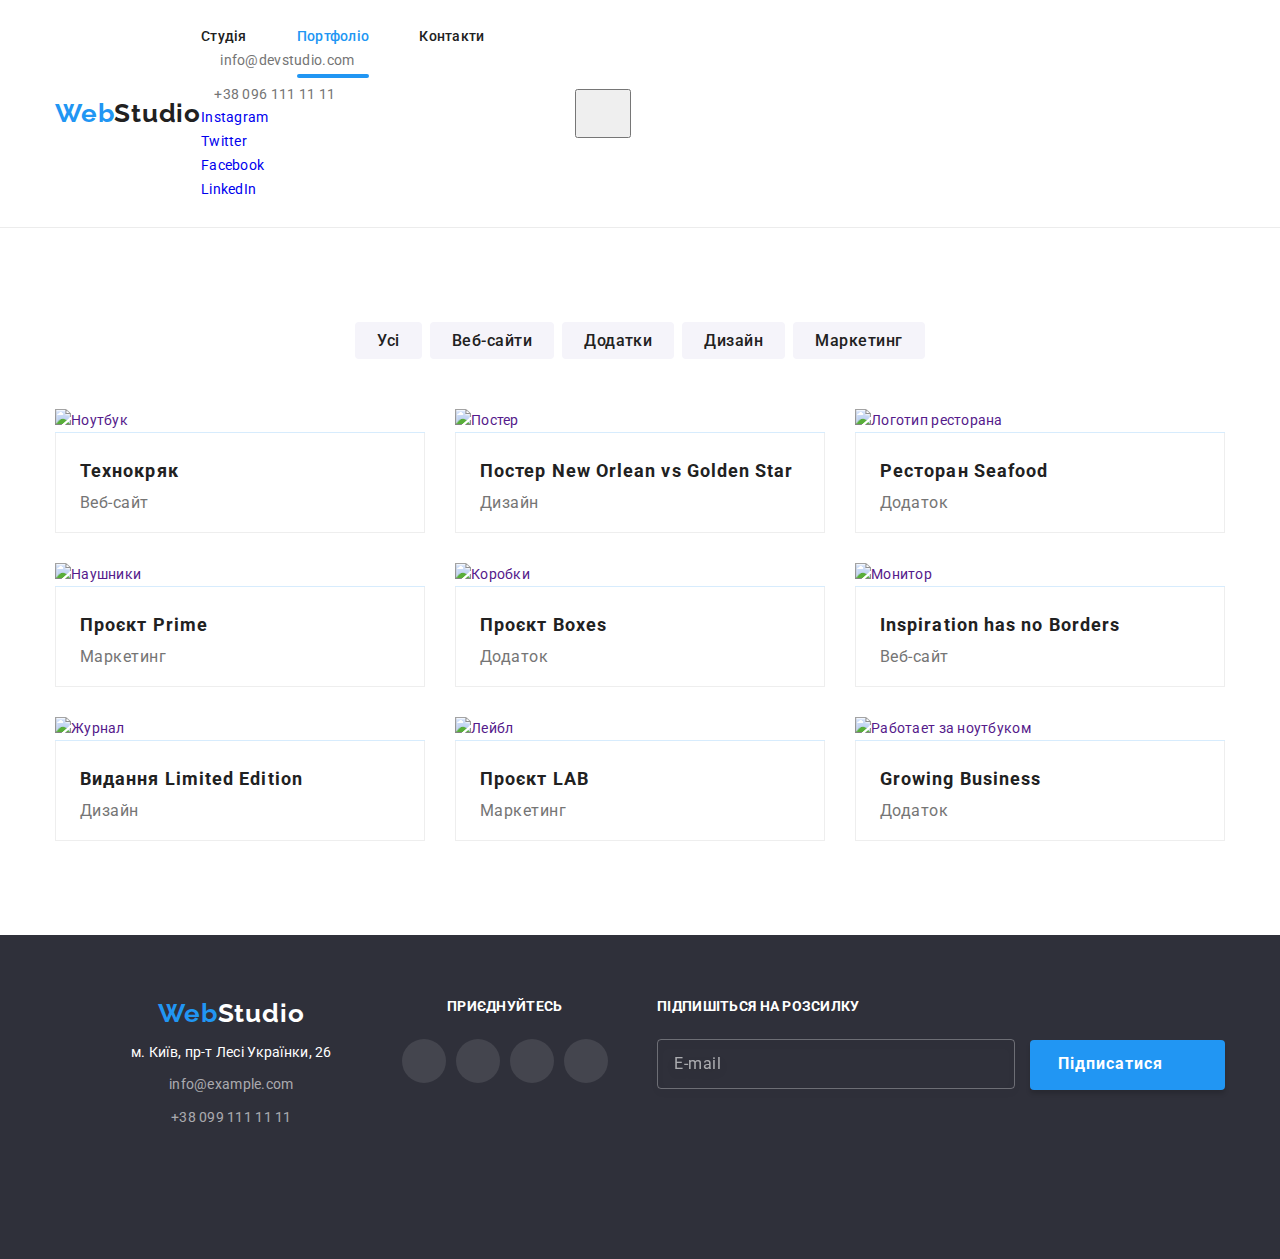
==== portfolio.html @ 5d32f2f4 "portfolio completed" ====
<!DOCTYPE html>
<html lang="uk">
  <head>
    <meta charset="UTF-8" />
    <meta http-equiv="X-UA-Compatible" content="IE=edge" />
    <meta name="viewport" content="width=device-width, initial-scale=1.0" />
    <title>Портфоліо</title>
    <link rel="preconnect" href="https://fonts.googleapis.com" />
    <link rel="preconnect" href="https://fonts.gstatic.com" crossorigin />
    <link
      href="https://fonts.googleapis.com/css2?family=Raleway:wght@700&family=Roboto:wght@400;500;700;900&display=swap"
      rel="stylesheet"
    />
    <link rel="stylesheet" href="./css/portfolio.min.css">
  </head>
  <body>
    <!-- header -->
    <header class="header">
      <div class="container container--flex">
        <a href="./index.html" lang="en" class="logo"> <span class="logo--blue">Web</span>Studio</a>
        
        <div class="mobile-dropdown js-menu-container" id="mobile-dropdown">
          <nav class="header__nav">
            <ul class="pages">
              <li class="pages__list">
                <a href="index.html" class="header__link ">Студія</a>
              </li>
              <li class="pages__list">
                <a href="./portfolio.html" class="header__link current">Портфоліо</a>
              </li>
              <li class="pages__list">
                <a href="" class="header__link">Контакти</a>
              </li>
            </ul>
          </nav>
          <ul class="contacts">
            <li class="contacts__list">
              <a href="mailto:info@devstudio.com" class="header__link--contacts">
                <svg class="contacts__icon--mail">
                  <use href="./images/SVGs/icons.svg#icon-mail"></use>
                </svg>
                info@devstudio.com</a
              >
            </li>
            <li class="contacts__list">
              <a href="tel:+380961111111" class="header__link--contacts">
                <svg class="contacts__icon--phone">
                  <use href="./images/SVGs/icons.svg#icon-phone"></use>
                </svg>
                +38 096 111 11 11</a
              >
            </li>
          </ul>
          <ul class="basic-socials">
            <li class="basic-socials__item"><a href="#" class="basic-socials__link" rel="noopener noreferrer">Instagram</a></li>
            <li class="basic-socials__item"><a href="#" class="basic-socials__link" rel="noopener noreferrer">Twitter</a></li>
            <li class="basic-socials__item"><a href="#" class="basic-socials__link" rel="noopener noreferrer">Facebook</a></li>
            <li class="basic-socials__item"><a href="#" class="basic-socials__link" rel="noopener noreferrer">LinkedIn</a></li>
          </ul>
        </div>
        <button type="button" class="button--dropdown-menu js-open-menu" aria-label="Перемикач мобільного меню" aria-expanded="false" aria-controls="mobile-dropdown">
          <svg width="40px" height="40px">
            <use class="icon-menu" href="./images/SVGs/icons.svg#icon-menu"></use>
            <use class="icon-close" href="./images/SVGs/icons.svg#icon-close"></use>
          </svg>
        </button>
      </div>
    </header>
    <!-- main -->
    <main>
      <!-- Filter -->
      <section class="section">
        <div class="container">
        <h1 class="visually-hidden">Фільтр Портфоліо</h1>
        <ul class="portfolio">
          <li class="portfolio__list"><button type="button" class="button--portfolio">Усі</button></li>
          <li class="portfolio__list">
            <button type="button" class="button--portfolio">Веб-сайти</button>
          </li>
          <li class="portfolio__list">
            <button type="button" class="button--portfolio">Додатки</button>
          </li>
          <li class="portfolio__list">
            <button type="button" class="button--portfolio">Дизайн</button>
          </li>
          <li class="portfolio__list">
            <button type="button" class="button--portfolio">Маркетинг</button>
          </li>
        </ul>
        
          <!-- Examples  -->  
        <ul class="examples-list">
          <li class="examples-list__item">
            
            <a href="" class="examples-list__link"
              > 
              <div class="thumb"><img
                srcset="./images/Examples/Technocrack.jpg 1x, ./images/Examples/Techno-740@2x.jpg 2x"
                src="./images/Examples/Technocrack.jpg"
                alt="Ноутбук"
                width="370"
              />
              <p class="thumb__hover-text">Ресурс пропонує комплексні пропозиції з різним рівнем функціоналу та сервісів. Все це дозволить відвідувачу отримати вичерпні відомості про компанію чи приватну особу.</p>
              </div>
              <div class="thumb__wrap ">
                <h2 class="thumb__title">Технокряк</h2>
              <p class="thumb__description">Веб-сайт</p>
            </div>
            </a>
          
          </li>
          <li class="examples-list__item">
            <a href="" class="examples-list__link"
              ><div class="thumb"><img
                srcset="./images/Examples/Poster.jpg 1x, ./images/Examples/Poster-740@2x.jpg 2x"

                src="./images/Examples/Poster.jpg"
                alt="Постер"
                width="370"
              />
              <p class="thumb__hover-text">Ресурс пропонує комплексні пропозиції з різним рівнем функціоналу та сервісів. Все це дозволить відвідувачу отримати вичерпні відомості про компанію чи приватну особу.</p>
              </div>
              <div class="thumb__wrap"><h2 lang="en" class="thumb__title">
                Постер New Orlean vs Golden Star
              </h2>
              <p class="thumb__description">Дизайн</p></div></a
            >
          </li>
          <li class="examples-list__item">
            <a href="" class="examples-list__link"
              ><div class="thumb"><img
                srcset="./images/Examples/Seafood.jpg 1x, ./images/Examples/Seafood-740@2x.jpg 2x"

                src="./images/Examples/Seafood.jpg"
                alt="Логотип ресторанa"
                width="370"
              />
              <p class="thumb__hover-text">Ресурс пропонує комплексні пропозиції з різним рівнем функціоналу та сервісів. Все це дозволить відвідувачу отримати вичерпні відомості про компанію чи приватну особу.</p>
              </div><div class="thumb__wrap"><h2 class="thumb__title">Ресторан Seafood</h2>
              <p class="thumb__description">Додаток</p></div></a>
          </li>
          <li class="examples-list__item">
            <a href="" class="examples-list__link"
              ><div class="thumb"><img
                srcset="./images/Examples/Prime.jpg 1x, ./images/Examples/Prime-740@2x.jpg 2x"

                src="./images/Examples/Prime.jpg"
                alt="Наушники"
                width="370"
              />
              <p class="thumb__hover-text">Ресурс пропонує комплексні пропозиції з різним рівнем функціоналу та сервісів. Все це дозволить відвідувачу отримати вичерпні відомості про компанію чи приватну особу.</p>
              </div><div class="thumb__wrap"><h2 class="thumb__title">Проєкт Prime</h2>
              <p class="thumb__description">Маркетинг</p></div></a>
          </li>
          <li class="examples-list__item">
            <a href="" class="examples-list__link"
              ><div class="thumb"><img
                srcset="./images/Examples/Boxes.jpg 1x, ./images/Examples/Boxes-740@2x.jpg 2x"

                src="./images/Examples/Boxes.jpg"
                alt="Коробки"
                width="370"
              />
              <p class="thumb__hover-text">Ресурс пропонує комплексні пропозиції з різним рівнем функціоналу та сервісів. Все це дозволить відвідувачу отримати вичерпні відомості про компанію чи приватну особу.</p>
              </div><div class="thumb__wrap"><h2 class="thumb__title">Проєкт Boxes</h2>
              <p class="thumb__description">Додаток</p>
            </div></a>
          </li>
          <li class="examples-list__item">
            <a href="" class="examples-list__link"
              ><div class="thumb"><img
                srcset="./images/Examples/Inspiration.jpg 1x, ./images/Examples/Inspiration-740@2x.jpg 2x"

                src="./images/Examples/Inspiration.jpg"
                alt="Монитор"
                width="370"
              />
              <p class="thumb__hover-text">Ресурс пропонує комплексні пропозиції з різним рівнем функціоналу та сервісів. Все це дозволить відвідувачу отримати вичерпні відомості про компанію чи приватну особу.</p>
              </div><div class="thumb__wrap"><h2 lang="en" class="thumb__title">
                Inspiration has no Borders
              </h2>
              <p class="thumb__description">Веб-сайт</p></div></a>
          </li>
          <li class="examples-list__item">
            <a href="" class="examples-list__link"
              ><div class="thumb"><img
                srcset="./images/Examples/Limited.jpg 1x, ./images/Examples/Limited-740@2x.jpg 2x"

                src="./images/Examples/Limited.jpg"
                alt="Журнал"
                width="370"
              />
              <p class="thumb__hover-text">Ресурс пропонує комплексні пропозиції з різним рівнем функціоналу та сервісів. Все це дозволить відвідувачу отримати вичерпні відомості про компанію чи приватну особу.</p>
              </div><div class="thumb__wrap"><h2 class="thumb__title">Видання Limited Edition</h2>
              <p class="thumb__description">Дизайн</p>
            </div></a>
          </li>
          <li class="examples-list__item">
            <a href="" class="examples-list__link"
              ><div class="thumb"><img 
                srcset="./images/Examples/Lab.jpg 1x, ./images/Examples/Lab-740@2x.jpg 2x"
                src="./images/Examples/Lab.jpg" alt="Лейбл" width="370" />
              <p class="thumb__hover-text">Ресурс пропонує комплексні пропозиції з різним рівнем функціоналу та сервісів. Все це дозволить відвідувачу отримати вичерпні відомості про компанію чи приватну особу.</p>
              </div><div class="thumb__wrap"><h2 class="thumb__title">Проєкт LAB</h2>
              <p class="thumb__description">Маркетинг</p></div></a>
          </li>
          <li class="examples-list__item">
            <a href="" class="examples-list__link"
              ><div class="thumb"><img
                srcset="./images/Examples/Business.jpg 1x, ./images/Examples/Business-740@2x.jpg 2x"

                src="./images/Examples/Business.jpg"
                alt="Работает за ноутбуком"
                width="370"
              />
              <p class="thumb__hover-text">Ресурс пропонує комплексні пропозиції з різним рівнем функціоналу та сервісів. Все це дозволить відвідувачу отримати вичерпні відомості про компанію чи приватну особу.</p>
              </div><div class="thumb__wrap"><h2 lang="en" class="thumb__title">Growing Business</h2>
              <p class="thumb__description">Додаток</p>
            </div></a>
          </li>
        </ul>
        </div>
      </section>
    </main>
    <!-- footer -->
    <footer class="footer">
      <div class="container container--flex">
        <div class="footer__contacts">
      <a href="./index.html" lang="en" class="logo footer__link">
        <span class="logo--blue">Web</span>Studio</a>
      <address>
        <ul class="footer__list">
          <li class="footer__item">
            <a href="https://goo.gl/maps/aZ6BwW6bXq4KwpSX9" class="footer__link">м. Київ, пр-т Лесі Українки, 26</a>
          </li>
          <li class="footer__item">
            <a href="mailto:info@example.com" class="footer--rgba"
              >info@example.com</a
            >
          </li>
          <li class="footer__item">
            <a href="tel:+380991111111" class="footer--rgba"
              >+38 099 111 11 11</a
            >
          </li>
        </ul>
      </address>
      </div>
      <div class="footer__socials">
      <p class="footer__text">Приєднуйтесь</p>
      <ul class="socials-collection">
            <li class="socials-collection__item">
              <a href="" class="socials-collection__link">
                <svg class="socials-collection__icon">
                  <use href="./images/SVGs/icons.svg#icon-instagram"></use>
                </svg>
              </a>
            </li>
            <li class="socials-collection__item">
              <a href="" class="socials-collection__link">
                <svg class="socials-collection__icon">
                  <use href="./images/SVGs/icons.svg#icon-twitter"></use>
                </svg>
              </a>
            </li>
            <li class="socials-collection__item">
              <a href="" class="socials-collection__link">
                <svg class="socials-collection__icon">
                  <use href="./images/SVGs/icons.svg#icon-facebook"></use>
                </svg>
              </a>
            </li>
            <li class="socials-collection__item">
              <a href="" class="socials-collection__link">
                <svg class="socials-collection__icon">
                  <use href="./images/SVGs/icons.svg#icon-linkedin"></use>
                </svg>
              </a>
            </li>
          </ul>
          </div>
           <div class="subscribe">
        <p class="footer__text">Підпишіться на розсилку</p>
        <input type="email" name="footer-input" placeholder="E-mail" class="subscribe__input">
        <button type="button" class="button--subscribe">Підписатися
          <svg class="subscribe__icon">
          <use href="./images/SVGs/icons.svg#icon-telegram-footer"></use>
        </svg></button>
      </div>
      </div>

    </footer>

    <script src="./js/mobile-menu.js"></script>
  </body>
</html>
---- css/portfolio.min.css ----
/*! modern-normalize v1.1.0 | MIT License | https://github.com/sindresorhus/modern-normalize */*,::before,::after{box-sizing:border-box}html{-moz-tab-size:4;tab-size:4}html{line-height:1.15;-webkit-text-size-adjust:100%}body{margin:0}body{font-family:system-ui,-apple-system,"Segoe UI",Roboto,Helvetica,Arial,sans-serif,"Apple Color Emoji","Segoe UI Emoji"}hr{height:0;color:inherit}abbr[title]{text-decoration:underline dotted}b,strong{font-weight:bolder}code,kbd,samp,pre{font-family:ui-monospace,SFMono-Regular,Consolas,"Liberation Mono",Menlo,monospace;font-size:1em}small{font-size:80%}sub,sup{font-size:75%;line-height:0;position:relative;vertical-align:baseline}sub{bottom:-0.25em}sup{top:-0.5em}table{text-indent:0;border-color:inherit}button,input,optgroup,select,textarea{font-family:inherit;font-size:100%;line-height:1.15;margin:0}button,select{text-transform:none}button,[type=button],[type=reset],[type=submit]{-webkit-appearance:button}::-moz-focus-inner{border-style:none;padding:0}:-moz-focusring{outline:1px dotted ButtonText}:-moz-ui-invalid{box-shadow:none}legend{padding:0}progress{vertical-align:baseline}::-webkit-inner-spin-button,::-webkit-outer-spin-button{height:auto}[type=search]{-webkit-appearance:textfield;outline-offset:-2px}::-webkit-search-decoration{-webkit-appearance:none}::-webkit-file-upload-button{-webkit-appearance:button;font:inherit}summary{display:list-item}body{color:var(--main-text-color);font-family:"Roboto",sans-serif;font-size:14px;line-height:1.7;letter-spacing:.02em}ul{list-style-type:none;padding:0;margin:0}h1,h2,h3,h4,p{margin:0}a{text-decoration:none;font-style:normal;cursor:pointer}img{display:block;max-width:100%;height:auto}button{cursor:pointer}.container{padding:0 15px;margin:0 auto}@media screen and (min-width: 768px){.container{width:768px}.container--flex{display:flex;flex-wrap:wrap;align-items:center}}@media screen and (min-width: 1200px){.container{width:1200px}}.section{padding:60px 0}@media screen and (min-width: 1200px){.section{padding-top:94px;padding-bottom:94px}}.section--no-padding{padding-top:0}.section--grey-background{background:#f5f4fa}:root{--h-text-color: #212121;--main-text-color: #757575;--footer-text-color: #ffffff;--accent-text-color: #2196f3;--accent-rgba-color: rgba(33, 150, 243, 0.9);--main-button-focus: #188CE8;--icons-color: #afb1b8;--transition: 250ms cubic-bezier(0.4, 0, 0.2, 1)}.visually-hidden{position:absolute;width:1px;height:1px;margin:-1px;border:0;padding:0;white-space:nowrap;clip-path:inset(100%);clip:rect(0 0 0 0);overflow:hidden}.contacts__icon--phone,.contacts__icon--mail{fill:currentColor;font-weight:500}.logo{font-family:"Raleway",sans-serif;font-weight:700;font-size:24px;line-height:1.17;color:var(--h-text-color);letter-spacing:.03em}.logo--blue{color:var(--accent-text-color)}@media screen and (min-width: 1200px){.logo{font-size:26px;line-height:1.4}}.socials-collection{display:flex;gap:10px;justify-content:center}.socials-collection__icon{fill:currentColor;height:20px;width:20px}.socials-collection__link{background-color:rgba(0,0,0,0);color:var(--icons-color);border-radius:50%;padding:12px;display:flex;align-items:center;transition:color var(--transition),background-color var(--transition)}.socials-collection__link:hover,.socials-collection__link:focus{color:var(--footer-text-color);background-color:var(--accent-text-color)}.button{font-weight:700;font-size:16px;line-height:1.88;letter-spacing:.06em;color:var(--footer-text-color);background-color:var(--accent-text-color);border:none;padding:10px 24px;border-radius:4px;box-shadow:0px 4px 4px rgba(0,0,0,.15);transition:background-color var(--transition)}@media screen and (min-width: 1200px){.button{padding-right:32px;padding-left:32px}}.button--center{margin-left:auto;margin-right:auto;display:block}.button:hover,.button:focus{background-color:var(--main-button-focus)}.button--portfolio{font-weight:500;font-size:16px;letter-spacing:.03em;line-height:1.6;color:var(--h-text-color);background-color:#f5f4fa;border:none;padding:6px 22px;border-radius:4px;transition:color var(--transition),background-color var(--transition),box-shadow var(--transition)}.button--portfolio:hover,.button--portfolio:focus{background-color:var(--accent-text-color);color:var(--footer-text-color);box-shadow:0px 3px 1px rgba(0,0,0,.1),0px 1px 2px rgba(0,0,0,.08),0px 2px 2px rgba(0,0,0,.12)}.button--subscribe{font-size:16px;font-weight:700;letter-spacing:.06em;color:var(--footer-text-color);background-color:var(--accent-text-color);box-shadow:0px 4px 4px rgba(0,0,0,.15);border-radius:4px;border:none;display:inline-flex;align-items:center;padding:13px 28px;transition:background-color var(--transition),color var(--transition)}@media screen and (max-width: 1199px){.button--subscribe{padding:10px 28px 10px 31px}}.button--subscribe:hover,.button--subscribe:focus{background-color:var(--footer-text-color);color:var(--accent-text-color)}@media screen and (max-width: 1199px){.subscribe{display:flex;flex-direction:column;align-items:center;margin-left:auto;margin-right:auto;width:100%}}@media screen and (min-width: 1200px){.subscribe{align-self:start}}.subscribe__input{height:50px;width:100%;max-width:450px;border:1px solid rgba(255,255,255,.3);background-color:rgba(0,0,0,0);filter:drop-shadow(0px 4px 4px rgba(0, 0, 0, 0.15));border-radius:4px;padding:15px 16px;font-size:16px;line-height:1.25;letter-spacing:.03em;color:var(--footer-text-color);transition:border-color var(--transition)}@media screen and (max-width: 1199px){.subscribe__input{margin-bottom:20px}}@media screen and (min-width: 1200px){.subscribe__input{width:358px;margin-right:12px}}.subscribe__input::placeholder{font-size:16px;line-height:1.25;letter-spacing:.03em;color:rgba(255,255,255,.6)}.subscribe__input:hover,.subscribe__input:focus{border-color:var(--accent-text-color)}.subscribe__icon{width:24px;height:24px;margin-left:10px;fill:currentColor}.portfolio{display:flex;justify-content:center;margin-bottom:50px}.portfolio__list:not(:last-child){margin-right:8px}.thumb{max-width:370px;position:relative;overflow:hidden}.thumb::before{content:"";width:100%;height:100%;background-color:var(--accent-rgba-color);position:absolute;top:0;left:0;transform:translateY(100%);transition:transform var(--transition)}.thumb__hover-text{position:absolute;top:0;left:0;width:100%;padding:63px 24px;font-size:18px;line-height:1.55;letter-spacing:.03em;color:var(--footer-text-color);transform:translateY(100%);transition:transform var(--transition)}.examples-list__link:hover .thumb__hover-text,.examples-list__link:focus .thumb__hover-text{transform:translateY(0)}.thumb__wrap{padding:20px 24px;border:1px solid #eee;border-top:0}.thumb__title{font-weight:700;font-size:18px;line-height:2;letter-spacing:.06em;color:var(--h-text-color);margin-bottom:4px}.thumb__description{font-size:16px;letter-spacing:.03em;line-height:1.9;line-height:1.2;letter-spacing:.03em;color:var(--main-text-color)}.header{color:var(--h-text-color);padding-top:16px;padding-bottom:16px;border-bottom:1px solid #ececec}@media screen and (min-width: 768px){.header{padding:10px 0}}@media screen and (min-width: 1200px){.header{padding:25px}}.pages{display:flex;align-items:center;gap:50px;margin-right:90px}.header__link{position:relative;line-height:1.1;color:var(--h-text-color);font-weight:500;letter-spacing:.02em;align-items:center;transition:color var(--transition)}.header__link:hover,.header__link:focus{color:var(--accent-text-color)}.header__link--contacts{color:var(--main-text-color);letter-spacing:.02em}.header__link--contacts:hover,.header__link--contacts:focus{color:var(--accent-text-color)}@media screen and (min-width: 768px){.header__link--contacts{font-size:12px;line-height:1.17}}@media screen and (min-width: 1200px){.header__link--contacts{font-size:14px;line-height:1.14}}.current{color:var(--accent-text-color)}.current::after{content:"";width:100%;height:4px;background-color:var(--accent-text-color);position:absolute;bottom:-34px;left:0;border-radius:2px}.contacts{align-self:flex-end}@media screen and (min-width: 768px){.contacts__list:not(:last-child){margin-bottom:10px}}@media screen and (min-width: 1200px){.contacts__list:not(:last-child){margin-right:30px}}@media screen and (min-width: 768px){.contacts__icon--mail{width:14px;height:10px}}@media screen and (min-width: 1200px){.contacts__icon--mail{width:16px;height:12px}}@media screen and (min-width: 768px){.contacts__icon--phone{width:10px;height:14px}}@media screen and (min-width: 1200px){.contacts__icon--phone{width:10px;height:16px}}.footer{background-color:#2f303a;box-sizing:content-box;padding:60px 0}@media screen and (max-width: 767px){.footer__contacts{text-align:center;margin-bottom:60px}}@media screen and (min-width: 768px){.footer__contacts{text-align:center;margin-left:76px;margin-right:165px;margin-bottom:60px}}@media screen and (min-width: 1200px){.footer__contacts{margin-right:70px}}.footer__link{color:var(--footer-text-color);margin-right:0;display:block;margin-bottom:9px}.footer__item{margin-bottom:9px}.footer--rgba{color:rgba(255,255,255,.6)}.footer__text{text-transform:uppercase;color:var(--footer-text-color);font-weight:700;margin-bottom:20px}.footer__socials{text-align:center}@media screen and (max-width: 767px){.footer__socials{margin-bottom:60px}}@media screen and (min-width: 768px){.footer__socials{align-self:start}}@media screen and (min-width: 1200px){.footer__socials{margin-right:auto}}.footer__socials .socials-collection__link{background-color:rgba(255,255,255,.1)}.footer__socials .socials-collection__link:hover,.footer__socials .socials-collection__link:focus{background-color:var(--accent-text-color)}.footer__socials .socials-collection__icon{fill:var(--footer-text-color)}.examples{width:1210px;margin:0px auto}.examples-list{display:flex;flex-wrap:wrap}.examples-list__item{margin-right:30px;margin-bottom:30px;background:#fff}.examples-list__item:nth-child(3n+3){margin-right:0px}.examples-list__item:nth-last-child(-n+3){margin-bottom:0}.examples-list__link{display:block;transition:box-shadow var(--transition)}.examples-list__link:hover,.examples-list__link:focus{box-shadow:0px 1px 1px rgba(0,0,0,.12),0px 4px 4px rgba(0,0,0,.06),1px 4px 6px rgba(0,0,0,.16)}.examples-list__link:hover .thumb::before,.examples-list__link:focus .thumb::before{transform:translateY(0)}/*# sourceMappingURL=portfolio.min.css.map */
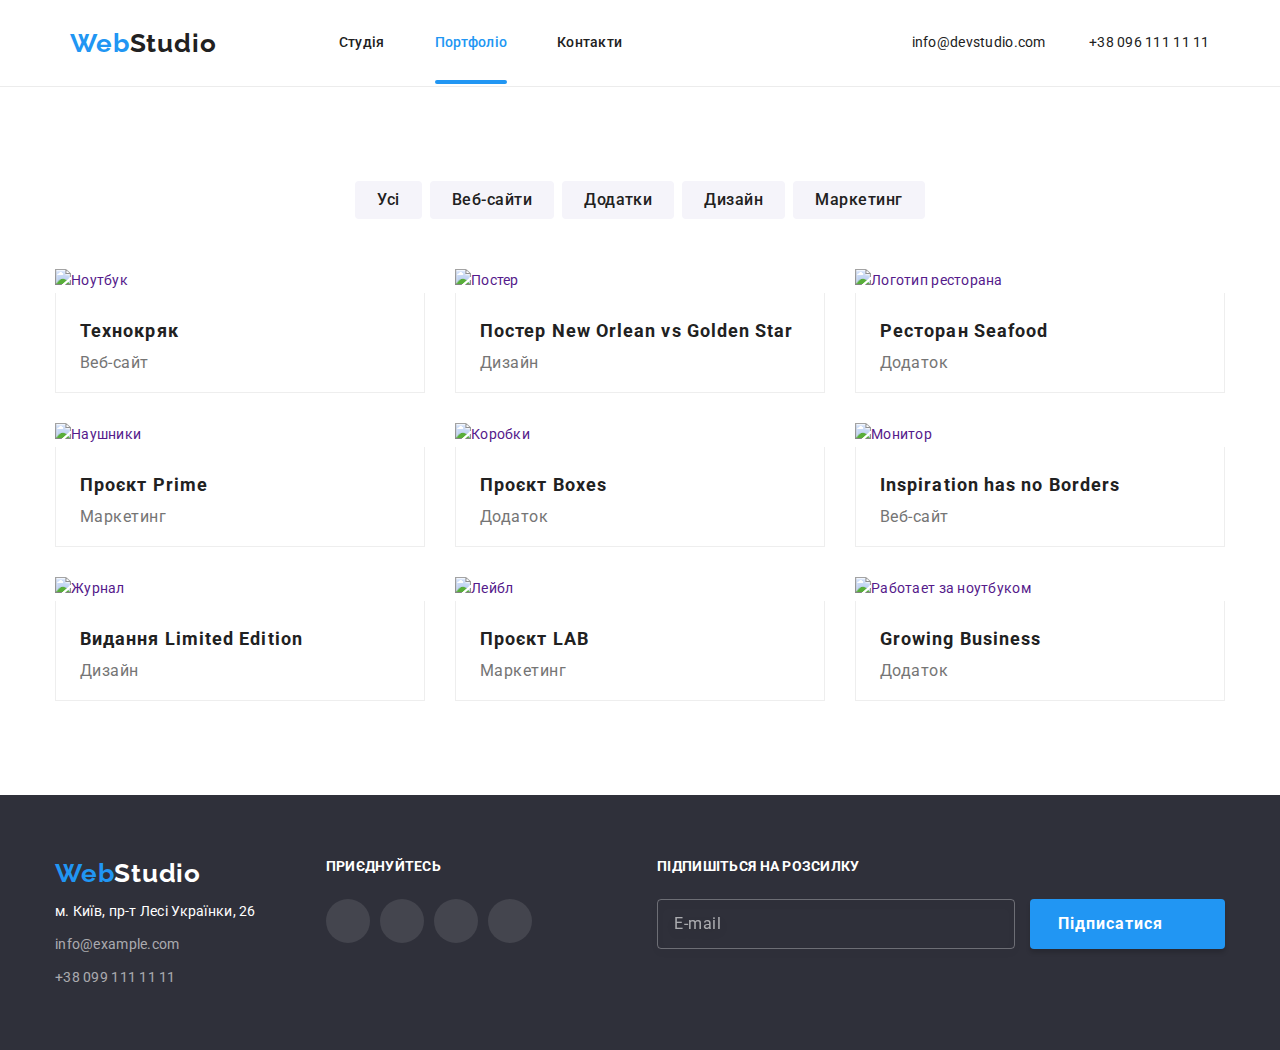
==== commit b631f755: "minor fixes" ====
--- a/portfolio.html
+++ b/portfolio.html
@@ -94,7 +94,7 @@
             
             <a href="" class="examples-list__link"
               > 
-              <div class="thumb"><img
+              <div class="thumb"><img class="thumb__img"
                 srcset="./images/Examples/Technocrack.jpg 1x, ./images/Examples/Techno-740@2x.jpg 2x"
                 src="./images/Examples/Technocrack.jpg"
                 alt="Ноутбук"
--- a/css/portfolio.min.css
+++ b/css/portfolio.min.css
@@ -1 +1 @@
-/*! modern-normalize v1.1.0 | MIT License | https://github.com/sindresorhus/modern-normalize */*,::before,::after{box-sizing:border-box}html{-moz-tab-size:4;tab-size:4}html{line-height:1.15;-webkit-text-size-adjust:100%}body{margin:0}body{font-family:system-ui,-apple-system,"Segoe UI",Roboto,Helvetica,Arial,sans-serif,"Apple Color Emoji","Segoe UI Emoji"}hr{height:0;color:inherit}abbr[title]{text-decoration:underline dotted}b,strong{font-weight:bolder}code,kbd,samp,pre{font-family:ui-monospace,SFMono-Regular,Consolas,"Liberation Mono",Menlo,monospace;font-size:1em}small{font-size:80%}sub,sup{font-size:75%;line-height:0;position:relative;vertical-align:baseline}sub{bottom:-0.25em}sup{top:-0.5em}table{text-indent:0;border-color:inherit}button,input,optgroup,select,textarea{font-family:inherit;font-size:100%;line-height:1.15;margin:0}button,select{text-transform:none}button,[type=button],[type=reset],[type=submit]{-webkit-appearance:button}::-moz-focus-inner{border-style:none;padding:0}:-moz-focusring{outline:1px dotted ButtonText}:-moz-ui-invalid{box-shadow:none}legend{padding:0}progress{vertical-align:baseline}::-webkit-inner-spin-button,::-webkit-outer-spin-button{height:auto}[type=search]{-webkit-appearance:textfield;outline-offset:-2px}::-webkit-search-decoration{-webkit-appearance:none}::-webkit-file-upload-button{-webkit-appearance:button;font:inherit}summary{display:list-item}body{color:var(--main-text-color);font-family:"Roboto",sans-serif;font-size:14px;line-height:1.7;letter-spacing:.02em}ul{list-style-type:none;padding:0;margin:0}h1,h2,h3,h4,p{margin:0}a{text-decoration:none;font-style:normal;cursor:pointer}img{display:block;max-width:100%;height:auto}button{cursor:pointer}.container{padding:0 15px;margin:0 auto}@media screen and (min-width: 768px){.container{width:768px}.container--flex{display:flex;flex-wrap:wrap;align-items:center}}@media screen and (min-width: 1200px){.container{width:1200px}}.section{padding:60px 0}@media screen and (min-width: 1200px){.section{padding-top:94px;padding-bottom:94px}}.section--no-padding{padding-top:0}.section--grey-background{background:#f5f4fa}:root{--h-text-color: #212121;--main-text-color: #757575;--footer-text-color: #ffffff;--accent-text-color: #2196f3;--accent-rgba-color: rgba(33, 150, 243, 0.9);--main-button-focus: #188CE8;--icons-color: #afb1b8;--transition: 250ms cubic-bezier(0.4, 0, 0.2, 1)}.visually-hidden{position:absolute;width:1px;height:1px;margin:-1px;border:0;padding:0;white-space:nowrap;clip-path:inset(100%);clip:rect(0 0 0 0);overflow:hidden}.contacts__icon--phone,.contacts__icon--mail{fill:currentColor;font-weight:500}.logo{font-family:"Raleway",sans-serif;font-weight:700;font-size:24px;line-height:1.17;color:var(--h-text-color);letter-spacing:.03em}.logo--blue{color:var(--accent-text-color)}@media screen and (min-width: 1200px){.logo{font-size:26px;line-height:1.4}}.socials-collection{display:flex;gap:10px;justify-content:center}.socials-collection__icon{fill:currentColor;height:20px;width:20px}.socials-collection__link{background-color:rgba(0,0,0,0);color:var(--icons-color);border-radius:50%;padding:12px;display:flex;align-items:center;transition:color var(--transition),background-color var(--transition)}.socials-collection__link:hover,.socials-collection__link:focus{color:var(--footer-text-color);background-color:var(--accent-text-color)}.button{font-weight:700;font-size:16px;line-height:1.88;letter-spacing:.06em;color:var(--footer-text-color);background-color:var(--accent-text-color);border:none;padding:10px 24px;border-radius:4px;box-shadow:0px 4px 4px rgba(0,0,0,.15);transition:background-color var(--transition)}@media screen and (min-width: 1200px){.button{padding-right:32px;padding-left:32px}}.button--center{margin-left:auto;margin-right:auto;display:block}.button:hover,.button:focus{background-color:var(--main-button-focus)}.button--portfolio{font-weight:500;font-size:16px;letter-spacing:.03em;line-height:1.6;color:var(--h-text-color);background-color:#f5f4fa;border:none;padding:6px 22px;border-radius:4px;transition:color var(--transition),background-color var(--transition),box-shadow var(--transition)}.button--portfolio:hover,.button--portfolio:focus{background-color:var(--accent-text-color);color:var(--footer-text-color);box-shadow:0px 3px 1px rgba(0,0,0,.1),0px 1px 2px rgba(0,0,0,.08),0px 2px 2px rgba(0,0,0,.12)}.button--subscribe{font-size:16px;font-weight:700;letter-spacing:.06em;color:var(--footer-text-color);background-color:var(--accent-text-color);box-shadow:0px 4px 4px rgba(0,0,0,.15);border-radius:4px;border:none;display:inline-flex;align-items:center;padding:13px 28px;transition:background-color var(--transition),color var(--transition)}@media screen and (max-width: 1199px){.button--subscribe{padding:10px 28px 10px 31px}}.button--subscribe:hover,.button--subscribe:focus{background-color:var(--footer-text-color);color:var(--accent-text-color)}@media screen and (max-width: 1199px){.subscribe{display:flex;flex-direction:column;align-items:center;margin-left:auto;margin-right:auto;width:100%}}@media screen and (min-width: 1200px){.subscribe{align-self:start}}.subscribe__input{height:50px;width:100%;max-width:450px;border:1px solid rgba(255,255,255,.3);background-color:rgba(0,0,0,0);filter:drop-shadow(0px 4px 4px rgba(0, 0, 0, 0.15));border-radius:4px;padding:15px 16px;font-size:16px;line-height:1.25;letter-spacing:.03em;color:var(--footer-text-color);transition:border-color var(--transition)}@media screen and (max-width: 1199px){.subscribe__input{margin-bottom:20px}}@media screen and (min-width: 1200px){.subscribe__input{width:358px;margin-right:12px}}.subscribe__input::placeholder{font-size:16px;line-height:1.25;letter-spacing:.03em;color:rgba(255,255,255,.6)}.subscribe__input:hover,.subscribe__input:focus{border-color:var(--accent-text-color)}.subscribe__icon{width:24px;height:24px;margin-left:10px;fill:currentColor}.portfolio{display:flex;justify-content:center;margin-bottom:50px}.portfolio__list:not(:last-child){margin-right:8px}.thumb{max-width:370px;position:relative;overflow:hidden}.thumb::before{content:"";width:100%;height:100%;background-color:var(--accent-rgba-color);position:absolute;top:0;left:0;transform:translateY(100%);transition:transform var(--transition)}.thumb__hover-text{position:absolute;top:0;left:0;width:100%;padding:63px 24px;font-size:18px;line-height:1.55;letter-spacing:.03em;color:var(--footer-text-color);transform:translateY(100%);transition:transform var(--transition)}.examples-list__link:hover .thumb__hover-text,.examples-list__link:focus .thumb__hover-text{transform:translateY(0)}.thumb__wrap{padding:20px 24px;border:1px solid #eee;border-top:0}.thumb__title{font-weight:700;font-size:18px;line-height:2;letter-spacing:.06em;color:var(--h-text-color);margin-bottom:4px}.thumb__description{font-size:16px;letter-spacing:.03em;line-height:1.9;line-height:1.2;letter-spacing:.03em;color:var(--main-text-color)}.header{color:var(--h-text-color);padding-top:16px;padding-bottom:16px;border-bottom:1px solid #ececec}@media screen and (min-width: 768px){.header{padding:10px 0}}@media screen and (min-width: 1200px){.header{padding:25px}}.pages{display:flex;align-items:center;gap:50px;margin-right:90px}.header__link{position:relative;line-height:1.1;color:var(--h-text-color);font-weight:500;letter-spacing:.02em;align-items:center;transition:color var(--transition)}.header__link:hover,.header__link:focus{color:var(--accent-text-color)}.header__link--contacts{color:var(--main-text-color);letter-spacing:.02em}.header__link--contacts:hover,.header__link--contacts:focus{color:var(--accent-text-color)}@media screen and (min-width: 768px){.header__link--contacts{font-size:12px;line-height:1.17}}@media screen and (min-width: 1200px){.header__link--contacts{font-size:14px;line-height:1.14}}.current{color:var(--accent-text-color)}.current::after{content:"";width:100%;height:4px;background-color:var(--accent-text-color);position:absolute;bottom:-34px;left:0;border-radius:2px}.contacts{align-self:flex-end}@media screen and (min-width: 768px){.contacts__list:not(:last-child){margin-bottom:10px}}@media screen and (min-width: 1200px){.contacts__list:not(:last-child){margin-right:30px}}@media screen and (min-width: 768px){.contacts__icon--mail{width:14px;height:10px}}@media screen and (min-width: 1200px){.contacts__icon--mail{width:16px;height:12px}}@media screen and (min-width: 768px){.contacts__icon--phone{width:10px;height:14px}}@media screen and (min-width: 1200px){.contacts__icon--phone{width:10px;height:16px}}.footer{background-color:#2f303a;box-sizing:content-box;padding:60px 0}@media screen and (max-width: 767px){.footer__contacts{text-align:center;margin-bottom:60px}}@media screen and (min-width: 768px){.footer__contacts{text-align:center;margin-left:76px;margin-right:165px;margin-bottom:60px}}@media screen and (min-width: 1200px){.footer__contacts{margin-right:70px}}.footer__link{color:var(--footer-text-color);margin-right:0;display:block;margin-bottom:9px}.footer__item{margin-bottom:9px}.footer--rgba{color:rgba(255,255,255,.6)}.footer__text{text-transform:uppercase;color:var(--footer-text-color);font-weight:700;margin-bottom:20px}.footer__socials{text-align:center}@media screen and (max-width: 767px){.footer__socials{margin-bottom:60px}}@media screen and (min-width: 768px){.footer__socials{align-self:start}}@media screen and (min-width: 1200px){.footer__socials{margin-right:auto}}.footer__socials .socials-collection__link{background-color:rgba(255,255,255,.1)}.footer__socials .socials-collection__link:hover,.footer__socials .socials-collection__link:focus{background-color:var(--accent-text-color)}.footer__socials .socials-collection__icon{fill:var(--footer-text-color)}.examples{width:1210px;margin:0px auto}.examples-list{display:flex;flex-wrap:wrap}.examples-list__item{margin-right:30px;margin-bottom:30px;background:#fff}.examples-list__item:nth-child(3n+3){margin-right:0px}.examples-list__item:nth-last-child(-n+3){margin-bottom:0}.examples-list__link{display:block;transition:box-shadow var(--transition)}.examples-list__link:hover,.examples-list__link:focus{box-shadow:0px 1px 1px rgba(0,0,0,.12),0px 4px 4px rgba(0,0,0,.06),1px 4px 6px rgba(0,0,0,.16)}.examples-list__link:hover .thumb::before,.examples-list__link:focus .thumb::before{transform:translateY(0)}/*# sourceMappingURL=portfolio.min.css.map */+/*! modern-normalize v1.1.0 | MIT License | https://github.com/sindresorhus/modern-normalize */*,::before,::after{box-sizing:border-box}html{-moz-tab-size:4;tab-size:4}html{line-height:1.15;-webkit-text-size-adjust:100%}body{margin:0}body{font-family:system-ui,-apple-system,"Segoe UI",Roboto,Helvetica,Arial,sans-serif,"Apple Color Emoji","Segoe UI Emoji"}hr{height:0;color:inherit}abbr[title]{text-decoration:underline dotted}b,strong{font-weight:bolder}code,kbd,samp,pre{font-family:ui-monospace,SFMono-Regular,Consolas,"Liberation Mono",Menlo,monospace;font-size:1em}small{font-size:80%}sub,sup{font-size:75%;line-height:0;position:relative;vertical-align:baseline}sub{bottom:-0.25em}sup{top:-0.5em}table{text-indent:0;border-color:inherit}button,input,optgroup,select,textarea{font-family:inherit;font-size:100%;line-height:1.15;margin:0}button,select{text-transform:none}button,[type=button],[type=reset],[type=submit]{-webkit-appearance:button}::-moz-focus-inner{border-style:none;padding:0}:-moz-focusring{outline:1px dotted ButtonText}:-moz-ui-invalid{box-shadow:none}legend{padding:0}progress{vertical-align:baseline}::-webkit-inner-spin-button,::-webkit-outer-spin-button{height:auto}[type=search]{-webkit-appearance:textfield;outline-offset:-2px}::-webkit-search-decoration{-webkit-appearance:none}::-webkit-file-upload-button{-webkit-appearance:button;font:inherit}summary{display:list-item}body{color:var(--main-text-color);font-family:"Roboto",sans-serif;font-size:14px;line-height:1.7;letter-spacing:.02em}ul{list-style-type:none;padding:0;margin:0}h1,h2,h3,h4,p{margin:0}a{text-decoration:none;font-style:normal;cursor:pointer}img{display:block;max-width:100%;height:auto}button{cursor:pointer}.container{padding:0 15px;margin:0 auto}@media screen and (min-width: 480px){.container{width:480px}}@media screen and (min-width: 768px){.container{width:768px}}@media screen and (min-width: 1200px){.container{width:1200px}}.container--flex{display:flex;flex-wrap:wrap;align-items:center;justify-content:space-around}.container--footer{display:flex}@media screen and (max-width: 767px){.container--footer{flex-direction:column}}@media screen and (min-width: 768px){.container--footer{flex-wrap:wrap;align-items:center;justify-content:space-around}}.section{padding:60px 0}@media screen and (min-width: 1200px){.section{padding-top:94px;padding-bottom:94px}}.section--no-padding{padding-top:0}.section--grey-background{background:#f5f4fa}:root{--h-text-color: #212121;--main-text-color: #757575;--footer-text-color: #ffffff;--accent-text-color: #2196f3;--accent-rgba-color: rgba(33, 150, 243, 0.9);--main-button-focus: #188CE8;--icons-color: #afb1b8;--transition: 250ms cubic-bezier(0.4, 0, 0.2, 1)}.visually-hidden{position:absolute;width:1px;height:1px;margin:-1px;border:0;padding:0;white-space:nowrap;clip-path:inset(100%);clip:rect(0 0 0 0);overflow:hidden}.contacts__icon--phone,.contacts__icon--mail{fill:currentColor;font-weight:500}.logo{font-family:"Raleway",sans-serif;font-weight:700;font-size:24px;line-height:1.17;color:var(--h-text-color);letter-spacing:.03em}.logo--blue{color:var(--accent-text-color)}@media screen and (min-width: 768px){.logo{margin-right:87px}}@media screen and (min-width: 1200px){.logo{font-size:26px;line-height:1.4;margin-right:92px}}.socials-collection{display:flex;gap:10px;justify-content:center}.socials-collection__icon{fill:currentColor;height:20px;width:20px}.socials-collection__link{background-color:rgba(0,0,0,0);color:var(--icons-color);border-radius:50%;padding:12px;display:flex;align-items:center;transition:color var(--transition),background-color var(--transition)}.socials-collection__link:hover,.socials-collection__link:focus{color:var(--footer-text-color);background-color:var(--accent-text-color)}.button{font-weight:700;font-size:16px;line-height:1.88;letter-spacing:.06em;color:var(--footer-text-color);background-color:var(--accent-text-color);border:none;padding:10px 24px;border-radius:4px;box-shadow:0px 4px 4px rgba(0,0,0,.15);transition:background-color var(--transition)}@media screen and (min-width: 1200px){.button{padding-right:32px;padding-left:32px}}.button--center{margin-left:auto;margin-right:auto;display:block}.button:hover,.button:focus{background-color:var(--main-button-focus)}.button--portfolio{font-weight:500;font-size:16px;letter-spacing:.03em;line-height:1.6;color:var(--h-text-color);background-color:#f5f4fa;border:none;padding:6px 22px;border-radius:4px;transition:color var(--transition),background-color var(--transition),box-shadow var(--transition)}.button--portfolio:hover,.button--portfolio:focus{background-color:var(--accent-text-color);color:var(--footer-text-color);box-shadow:0px 3px 1px rgba(0,0,0,.1),0px 1px 2px rgba(0,0,0,.08),0px 2px 2px rgba(0,0,0,.12)}.button--subscribe{font-size:16px;font-weight:700;letter-spacing:.06em;color:var(--footer-text-color);background-color:var(--accent-text-color);box-shadow:0px 4px 4px rgba(0,0,0,.15);border-radius:4px;border:none;display:inline-flex;align-items:center;padding:13px 28px;transition:background-color var(--transition),color var(--transition)}@media screen and (max-width: 1199px){.button--subscribe{padding:10px 28px 10px 31px}}.button--subscribe:hover,.button--subscribe:focus{background-color:var(--footer-text-color);color:var(--accent-text-color)}.button--dropdown-menu{background:rgba(0,0,0,0);margin:0;padding:0;border:none;margin-left:auto;z-index:2;line-height:0}.mobile-dropdown.is-open~.button--dropdown-menu{position:fixed;top:10px;right:15px}@media screen and (min-width: 768px){.button--dropdown-menu{display:none}}.button--dropdown-menu:hover,.button--dropdown-menu:focus{fill:var(--accent-text-color)}.icon-close{display:none}.mobile-dropdown.is-open~.button--dropdown-menu .icon-close{display:block}.mobile-dropdown.is-open~.button--dropdown-menu .icon-menu{display:none}@media screen and (max-width: 1199px){.subscribe{display:flex;flex-direction:column;align-items:center;margin-left:auto;margin-right:auto;width:100%}}@media screen and (min-width: 1200px){.subscribe{align-self:start;margin-left:auto}}.subscribe__input{height:50px;width:100%;max-width:450px;border:1px solid rgba(255,255,255,.3);background-color:rgba(0,0,0,0);filter:drop-shadow(0px 4px 4px rgba(0, 0, 0, 0.15));border-radius:4px;padding:15px 16px;font-size:16px;line-height:1.25;letter-spacing:.03em;color:var(--footer-text-color);transition:border-color var(--transition)}@media screen and (max-width: 1199px){.subscribe__input{margin-bottom:20px}}@media screen and (min-width: 1200px){.subscribe__input{width:358px;margin-right:12px}}.subscribe__input::placeholder{font-size:16px;line-height:1.25;letter-spacing:.03em;color:rgba(255,255,255,.6)}.subscribe__input:hover,.subscribe__input:focus{border-color:var(--accent-text-color)}.subscribe__icon{width:24px;height:24px;margin-left:10px;fill:currentColor}.portfolio{display:flex;flex-wrap:wrap}@media screen and (max-width: 767px){.portfolio{margin-bottom:40px;row-gap:15px;max-width:330px}}@media screen and (min-width: 768px){.portfolio{margin-bottom:30px;justify-content:center}}@media screen and (min-width: 1200px){.portfolio{margin-bottom:50px}}.portfolio__list:not(:last-child){margin-right:8px}.thumb{position:relative;overflow:hidden}@media screen and (min-width: 768px){.thumb{width:354px}}@media screen and (min-width: 1200px){.thumb{width:370px}}.thumb::before{content:"";width:100%;height:100%;background-color:var(--accent-rgba-color);position:absolute;top:0;left:0;transform:translateY(100%);transition:transform var(--transition)}.thumb__hover-text{position:absolute;top:0;left:0;width:100%;padding:77px 24px;font-size:18px;line-height:1.55;letter-spacing:.03em;color:var(--footer-text-color);transform:translateY(100%);transition:transform var(--transition)}@media screen and (min-width: 768px){.thumb__hover-text{padding-top:49px}}@media screen and (min-width: 768px){.thumb__hover-text{padding-top:63px;padding-bottom:63px}}.examples-list__link:hover .thumb__hover-text,.examples-list__link:focus .thumb__hover-text{transform:translateY(0)}.thumb__wrap{flex-grow:1;padding:20px 24px;border:1px solid #eee;border-top:0}@media screen and (min-width: 768px){.thumb__wrap{width:354px}}@media screen and (min-width: 1200px){.thumb__wrap{width:370px}}.thumb__title{font-weight:700;font-size:18px;line-height:2;letter-spacing:.06em;color:var(--h-text-color);margin-bottom:4px}.thumb__description{font-size:16px;letter-spacing:.03em;line-height:1.9;line-height:1.2;letter-spacing:.03em;color:var(--main-text-color)}@media screen and (max-width: 767px){.mobile-dropdown{display:none}.mobile-dropdown.is-open{position:fixed;top:0;left:0;z-index:1;display:flex;flex-direction:column;width:100%;height:100vh;padding:58px 40px 48px;background-color:#fff}}@media screen and (min-width: 768px){.mobile-dropdown{display:flex;align-items:center}}.basic-socials{display:flex}@media screen and (min-width: 768px){.basic-socials{display:none}}.basic-socials__item{position:relative}.basic-socials__item:not(:first-child){margin-left:20px}.basic-socials__item:not(:first-child)::after{content:"";position:absolute;left:-10px;width:2px;height:22px;background-color:rgba(33,33,33,.2);display:inline-block}.basic-socials__link{color:var(--accent-text-color);font-weight:500;font-size:18px;line-height:1.22;letter-spacing:.02em}.header{color:var(--h-text-color);padding-top:16px;padding-bottom:16px;border-bottom:1px solid #ececec}@media screen and (min-width: 768px){.header{padding:10px 0}}@media screen and (min-width: 1200px){.header{padding:25px}}.header__nav{flex:1 1 auto}@media screen and (min-width: 768px){.header__nav{margin-right:87px}}@media screen and (min-width: 1200px){.header__nav{margin-right:270px}}@media screen and (min-width: 768px){.pages{display:flex;align-items:center;gap:50px}}@media screen and (max-width: 767px){.pages__list:not(:last-child){margin-bottom:32px}}.header__link{font-size:40px;font-weight:500;letter-spacing:.02em;line-height:1.18;color:var(--h-text-color);transition:color var(--transition)}@media screen and (min-width: 768px){.header__link{position:relative;font-size:14px;line-height:1.14}}.header__link:hover,.header__link:focus{color:var(--accent-text-color)}.header__link--contacts{letter-spacing:.02em;color:inherit;transition:color var(--transition)}.header__link--contacts:hover,.header__link--contacts:focus{color:var(--accent-text-color)}@media screen and (min-width: 768px){.header__link--contacts{font-size:12px;line-height:1.17}}@media screen and (min-width: 1200px){.header__link--contacts{font-size:14px;line-height:1.14}}.current{color:var(--accent-text-color)}@media screen and (min-width: 768px){.current::after{content:"";width:100%;height:4px;background-color:var(--accent-text-color);position:absolute;bottom:-34px;left:0;border-radius:2px}}.contacts{display:flex}@media screen and (max-width: 767px){.contacts{margin-bottom:64px}}@media screen and (max-width: 1199px){.contacts{flex-direction:column}}@media screen and (min-width: 1200px){.contacts{align-items:center}}@media screen and (max-width: 767px){.contacts__list{letter-spacing:.02em}.contacts__list:nth-child(1){font-size:24px;line-height:1.17;color:var(--main-text-color);order:2}.contacts__list:nth-child(2){font-size:34px;line-height:1.18;margin-bottom:32px;color:var(--accent-text-color);order:1}}@media screen and (min-width: 768px)and (max-width: 1199px){.contacts__list:not(:last-child){margin-bottom:10px}}@media screen and (min-width: 1200px){.contacts__list:not(:last-child){margin-right:30px}}@media screen and (max-width: 767px){.contacts__icon--mail{display:none}}@media screen and (min-width: 768px){.contacts__icon--mail{width:14px;height:10px}}@media screen and (min-width: 1200px){.contacts__icon--mail{width:16px;height:12px}}@media screen and (max-width: 767px){.contacts__icon--phone{display:none}}@media screen and (min-width: 768px){.contacts__icon--phone{width:10px;height:14px}}@media screen and (min-width: 1200px){.contacts__icon--phone{width:10px;height:16px}}.footer{background-color:#2f303a;box-sizing:content-box;padding:60px 0}.footer__contacts{text-align:center;margin-bottom:60px}@media screen and (min-width: 1200px){.footer__contacts{margin-right:70px;margin-bottom:0;text-align:left}}.footer__link{color:var(--footer-text-color);margin-right:0;display:block;margin-bottom:9px}.footer__item{margin-bottom:9px}.footer__item:last-child{margin-bottom:0}.footer--rgba{color:rgba(255,255,255,.6)}.footer__text{text-transform:uppercase;color:var(--footer-text-color);font-weight:700;margin-bottom:20px}.footer__socials{text-align:center}@media screen and (max-width: 767px){.footer__socials{margin-bottom:60px}}@media screen and (min-width: 768px){.footer__socials{align-self:start}}@media screen and (min-width: 1200px){.footer__socials{text-align:left}}.footer__socials .socials-collection__link{background-color:rgba(255,255,255,.1)}.footer__socials .socials-collection__link:hover,.footer__socials .socials-collection__link:focus{background-color:var(--accent-text-color)}.footer__socials .socials-collection__icon{fill:var(--footer-text-color)}.examples-list{display:flex;flex-wrap:wrap}@media screen and (max-width: 767px){.examples-list{justify-content:center}}@media screen and (max-width: 1199px){.examples-list{gap:30px}}.examples-list__item{background:#fff}@media screen and (min-width: 1200px){.examples-list__item{margin-bottom:30px;margin-right:30px}.examples-list__item:nth-child(3n+3){margin-right:0px}.examples-list__item:nth-last-child(-n+3){margin-bottom:0}}.examples-list__link{display:flex;flex-direction:column;height:100%;transition:box-shadow var(--transition)}.examples-list__link:hover,.examples-list__link:focus{box-shadow:0px 1px 1px rgba(0,0,0,.12),0px 4px 4px rgba(0,0,0,.06),1px 4px 6px rgba(0,0,0,.16)}.examples-list__link:hover .thumb::before,.examples-list__link:focus .thumb::before{transform:translateY(0)}/*# sourceMappingURL=portfolio.min.css.map */